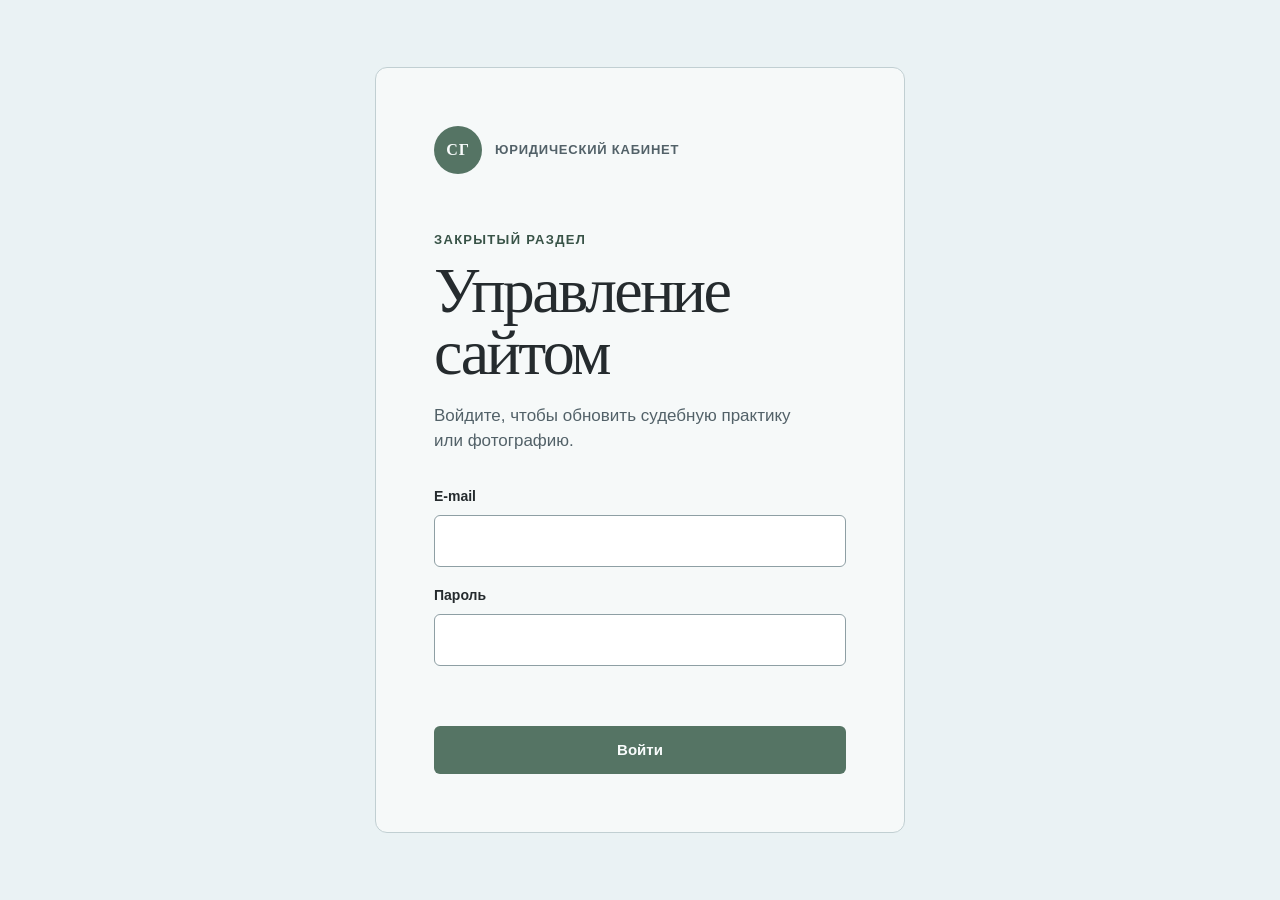
==== admin/index.html @ 562fce61 "Add secure Supabase CMS for cases and portrait" ====
<!doctype html>
<html lang="ru">
<head>
  <meta charset="utf-8">
  <meta name="viewport" content="width=device-width, initial-scale=1, viewport-fit=cover">
  <meta name="robots" content="noindex, nofollow, noarchive">
  <meta name="theme-color" content="#eaf2f4">
  <meta http-equiv="Content-Security-Policy" content="default-src 'self'; script-src 'self'; style-src 'self'; img-src 'self' data: blob: https://phflcjspzmyovdplsdze.supabase.co; connect-src 'self' https://phflcjspzmyovdplsdze.supabase.co wss://phflcjspzmyovdplsdze.supabase.co; base-uri 'none'; form-action 'self'; object-src 'none'">
  <title>Управление сайтом — Станислав Голосов</title>
  <link rel="icon" type="image/png" href="../assets/icons/favicon.png">
  <link rel="stylesheet" href="admin.css?v=1">
</head>
<body>
  <a class="skip-link" href="#admin-main">Перейти к содержанию</a>

  <main id="admin-main">
    <section class="login-view" data-login-view>
      <div class="login-card">
        <div class="admin-brand" aria-label="Юридический кабинет Станислава Голосова">
          <span class="admin-brand-mark" aria-hidden="true">СГ</span>
          <span>Юридический кабинет</span>
        </div>
        <p class="eyebrow">Закрытый раздел</p>
        <h1>Управление сайтом</h1>
        <p class="login-intro">Войдите, чтобы обновить судебную практику или фотографию.</p>

        <form class="login-form" data-login-form novalidate>
          <label>
            <span>E-mail</span>
            <input type="email" name="email" autocomplete="username" inputmode="email" maxlength="254" required>
          </label>
          <label>
            <span>Пароль</span>
            <input type="password" name="password" autocomplete="current-password" minlength="8" maxlength="200" required>
          </label>
          <p class="form-message" data-login-message aria-live="polite"></p>
          <button class="admin-button admin-button-primary" type="submit" data-login-submit>Войти</button>
        </form>
      </div>
    </section>

    <section class="admin-view" data-admin-view hidden>
      <header class="admin-header">
        <div class="admin-shell admin-header-inner">
          <div>
            <p class="admin-header-label">Управление сайтом</p>
            <p class="admin-header-name">Станислав Голосов</p>
          </div>
          <button class="admin-button admin-button-quiet" type="button" data-logout>Выйти</button>
        </div>
      </header>

      <div class="admin-shell admin-content">
        <nav class="admin-tabs" aria-label="Разделы управления">
          <button type="button" class="admin-tab is-active" data-tab="cases" aria-selected="true">Судебная практика</button>
          <button type="button" class="admin-tab" data-tab="photo" aria-selected="false">Фотография</button>
        </nav>

        <section class="admin-panel" data-panel="cases" aria-labelledby="cases-heading">
          <div class="panel-heading">
            <div>
              <p class="eyebrow">Публичный раздел</p>
              <h2 id="cases-heading">Судебная практика</h2>
              <p>На сайте дела показываются по четыре, в установленном здесь порядке.</p>
            </div>
            <button class="admin-button admin-button-primary" type="button" data-add-case>+ Добавить дело</button>
          </div>

          <div class="case-editor" data-case-editor hidden>
            <div class="editor-heading">
              <h3 data-case-form-title>Новое дело</h3>
              <button class="icon-button" type="button" data-close-editor aria-label="Закрыть форму">×</button>
            </div>
            <form data-case-form novalidate>
              <input type="hidden" name="id">
              <div class="form-grid">
                <label class="field">
                  <span>Номер дела <b aria-hidden="true">*</b></span>
                  <input type="text" name="case_number" maxlength="120" placeholder="А38-5075" required>
                </label>
                <label class="field">
                  <span>Порядок</span>
                  <input type="number" name="sort_order" min="-100000" max="100000" step="1" value="100">
                  <small>Меньшее число показывается выше.</small>
                </label>
                <label class="field field-wide">
                  <span>Короткая информация <b aria-hidden="true">*</b></span>
                  <input type="text" name="label" maxlength="180" value="Пример судебной практики" required>
                </label>
                <label class="field field-wide">
                  <span>Суд / источник <b aria-hidden="true">*</b></span>
                  <input type="text" name="source" maxlength="120" value="Картотека арбитражных дел" required>
                </label>
                <label class="field field-wide">
                  <span>Ссылка на карточку дела <b aria-hidden="true">*</b></span>
                  <input type="url" name="url" maxlength="2048" inputmode="url" placeholder="https://kad.arbitr.ru/Card/..." required>
                </label>
                <label class="check-field field-wide">
                  <input type="checkbox" name="is_published" checked>
                  <span>Показывать дело на сайте</span>
                </label>
              </div>
              <p class="form-message" data-case-form-message aria-live="polite"></p>
              <div class="form-actions">
                <button class="admin-button admin-button-primary" type="submit" data-save-case>Сохранить</button>
                <button class="admin-button admin-button-quiet" type="button" data-cancel-case>Отмена</button>
              </div>
            </form>
          </div>

          <p class="panel-state" data-cases-state aria-live="polite">Загружаем дела…</p>
          <div class="admin-case-list" data-admin-case-list></div>
        </section>

        <section class="admin-panel" data-panel="photo" aria-labelledby="photo-heading" hidden>
          <div class="panel-heading">
            <div>
              <p class="eyebrow">Первый экран сайта</p>
              <h2 id="photo-heading">Фотография</h2>
              <p>Новое изображение появится на сайте после успешной загрузки и проверки.</p>
            </div>
          </div>

          <div class="photo-layout">
            <section class="photo-current" aria-labelledby="current-photo-heading">
              <h3 id="current-photo-heading">Текущее фото</h3>
              <div class="photo-frame">
                <img src="../assets/images/stanislav-golosov-960.webp" alt="Текущее фото Станислава Голосова" data-current-photo>
              </div>
            </section>

            <section class="photo-replace" aria-labelledby="replace-photo-heading">
              <h3 id="replace-photo-heading">Заменить фотографию</h3>
              <p>JPG, PNG или WEBP, не более 8 МБ. Перед загрузкой изображение будет оптимизировано.</p>
              <label class="file-picker">
                <input type="file" accept="image/jpeg,image/png,image/webp" data-photo-input>
                <span class="admin-button admin-button-quiet">Выбрать фотографию</span>
              </label>
              <div class="photo-preview" data-photo-preview hidden>
                <img alt="Предпросмотр выбранной фотографии" data-photo-preview-image>
                <p data-photo-file-name></p>
              </div>
              <p class="form-message" data-photo-message aria-live="polite"></p>
              <button class="admin-button admin-button-primary" type="button" data-upload-photo disabled>Загрузить и заменить</button>
            </section>
          </div>
        </section>
      </div>

      <div class="toast" data-toast role="status" aria-live="polite" hidden></div>
    </section>
  </main>

  <script src="../assets/vendor/supabase-2.112.3.js" defer></script>
  <script src="../cms-config.js?v=1" defer></script>
  <script src="admin.js?v=1" defer></script>
</body>
</html>
---- admin/admin.css ----
:root {
  --bg: #eaf2f4;
  --paper: #f6f9f9;
  --paper-strong: #ffffff;
  --ink: #252b2e;
  --ink-soft: #526168;
  --line: #c1cfd2;
  --line-strong: #8e9fa4;
  --accent: #557464;
  --accent-deep: #385347;
  --danger: #8a3f46;
  --danger-soft: #f0dcde;
  --max: #3f709f;
  --white: #f9fcfc;
  --sans: "Aptos", "Segoe UI", "Helvetica Neue", Arial, sans-serif;
  --serif: "Iowan Old Style", "Palatino Linotype", "Book Antiqua", Palatino, Georgia, serif;
  --shell: min(100% - 48px, 1120px);
  --radius: 12px;
  --ease: cubic-bezier(.22, 1, .36, 1);
}

*, *::before, *::after { box-sizing: border-box; }

html { min-width: 320px; background: var(--bg); }

body {
  min-width: 320px;
  min-height: 100vh;
  min-height: 100dvh;
  margin: 0;
  color: var(--ink);
  background: var(--bg);
  font-family: var(--sans);
  font-size: 17px;
  line-height: 1.5;
  text-rendering: optimizeLegibility;
  -webkit-font-smoothing: antialiased;
}

button, input { font: inherit; }
button { color: inherit; }
img { display: block; max-width: 100%; }
[hidden] { display: none !important; }

.skip-link {
  position: fixed;
  z-index: 1000;
  top: 10px;
  left: 10px;
  padding: 10px 14px;
  color: var(--white);
  background: var(--ink);
  transform: translateY(-150%);
}

.skip-link:focus { transform: none; }

:focus-visible {
  outline: 3px solid rgba(63,112,159,.42);
  outline-offset: 3px;
}

.admin-shell { width: var(--shell); margin-inline: auto; }
.eyebrow { margin: 0 0 10px; color: var(--accent-deep); font-size: 13px; font-weight: 750; letter-spacing: .1em; text-transform: uppercase; }

h1, h2, h3, p { margin-top: 0; }
h1, h2 { font-family: var(--serif); font-weight: 400; letter-spacing: -.04em; }
h1 { max-width: 10ch; margin-bottom: 18px; font-size: clamp(42px, 5vw, 64px); line-height: .98; }
h2 { margin-bottom: 12px; font-size: clamp(34px, 4vw, 50px); line-height: 1.02; }
h3 { margin-bottom: 18px; font-size: 22px; font-weight: 600; letter-spacing: -.025em; }

.admin-button {
  display: inline-flex;
  min-height: 48px;
  align-items: center;
  justify-content: center;
  padding: 11px 20px;
  border: 1px solid transparent;
  border-radius: 6px;
  cursor: pointer;
  font-size: 15px;
  font-weight: 750;
  transition: color .25s var(--ease), background .25s var(--ease), border-color .25s var(--ease), transform .25s var(--ease);
}

.admin-button:hover:not(:disabled) { transform: translateY(-1px); }
.admin-button:disabled { cursor: not-allowed; opacity: .55; }
.admin-button-primary { color: var(--white); background: var(--accent); }
.admin-button-primary:hover:not(:disabled) { background: var(--accent-deep); }
.admin-button-quiet { border-color: var(--line-strong); background: transparent; }
.admin-button-quiet:hover:not(:disabled) { border-color: var(--ink); background: var(--paper-strong); }
.admin-button-danger { color: var(--danger); border-color: rgba(138,63,70,.36); background: transparent; }
.admin-button-danger:hover:not(:disabled) { color: #fff; border-color: var(--danger); background: var(--danger); }

.login-view {
  display: grid;
  min-height: 100vh;
  min-height: 100dvh;
  place-items: center;
  padding: max(24px, env(safe-area-inset-top)) 24px max(24px, env(safe-area-inset-bottom));
}

.login-card {
  width: min(100%, 530px);
  padding: clamp(30px, 6vw, 58px);
  border: 1px solid var(--line);
  border-radius: var(--radius);
  background: var(--paper);
}

.admin-brand { display: flex; align-items: center; gap: 13px; margin-bottom: 56px; color: var(--ink-soft); font-size: 13px; font-weight: 700; letter-spacing: .06em; text-transform: uppercase; }
.admin-brand-mark { display: grid; width: 48px; aspect-ratio: 1; place-items: center; color: var(--white); border-radius: 50%; background: var(--accent); font-family: var(--serif); font-size: 16px; }
.login-intro { max-width: 40ch; margin-bottom: 32px; color: var(--ink-soft); }
.login-form { display: grid; gap: 18px; }

.login-form label, .field { display: grid; gap: 8px; }
.login-form label > span, .field > span { font-size: 14px; font-weight: 700; }
.field b { color: var(--accent-deep); }
.field small { color: var(--ink-soft); font-size: 13px; }

input[type="email"],
input[type="password"],
input[type="text"],
input[type="url"],
input[type="number"] {
  width: 100%;
  min-height: 52px;
  padding: 11px 14px;
  color: var(--ink);
  border: 1px solid var(--line-strong);
  border-radius: 6px;
  background: var(--paper-strong);
  font-size: 16px;
  line-height: 1.3;
}

input:focus { border-color: var(--max); outline: 3px solid rgba(63,112,159,.18); }
.form-message { min-height: 24px; margin: 0; color: var(--danger); font-size: 14px; line-height: 1.45; }
.form-message.is-success { color: var(--accent-deep); }

.admin-header {
  position: sticky;
  z-index: 50;
  top: 0;
  padding-top: env(safe-area-inset-top);
  border-bottom: 1px solid var(--line);
  background: rgba(234,242,244,.97);
}

.admin-header-inner { display: flex; min-height: 82px; align-items: center; justify-content: space-between; gap: 24px; }
.admin-header-label { margin: 0; color: var(--ink-soft); font-size: 12px; font-weight: 750; letter-spacing: .09em; text-transform: uppercase; }
.admin-header-name { margin: 3px 0 0; font-family: var(--serif); font-size: 21px; }
.admin-content { padding-block: 40px max(80px, calc(48px + env(safe-area-inset-bottom))); }

.admin-tabs { display: flex; gap: 8px; padding-bottom: 24px; border-bottom: 1px solid var(--line); overflow-x: auto; }
.admin-tab { min-height: 46px; padding: 10px 18px; border: 1px solid transparent; border-radius: 999px; background: transparent; cursor: pointer; font-size: 15px; font-weight: 750; white-space: nowrap; }
.admin-tab:hover { background: rgba(85,116,100,.08); }
.admin-tab.is-active { color: var(--white); background: var(--accent); }

.admin-panel { padding-top: 46px; }
.panel-heading { display: flex; align-items: end; justify-content: space-between; gap: 40px; margin-bottom: 34px; }
.panel-heading > div > p:last-child { max-width: 58ch; margin: 0; color: var(--ink-soft); }

.case-editor {
  margin-bottom: 32px;
  padding: clamp(22px, 4vw, 34px);
  border: 1px solid var(--line-strong);
  border-radius: var(--radius);
  background: var(--paper);
}

.editor-heading { display: flex; align-items: start; justify-content: space-between; gap: 20px; }
.icon-button { display: grid; width: 44px; height: 44px; flex: 0 0 auto; place-items: center; border: 1px solid var(--line); border-radius: 50%; background: transparent; cursor: pointer; font-size: 28px; font-weight: 300; line-height: 1; }
.icon-button:hover { border-color: var(--ink); background: var(--paper-strong); }
.form-grid { display: grid; grid-template-columns: 1fr 180px; gap: 20px; }
.field-wide { grid-column: 1 / -1; }
.check-field { display: flex; min-height: 48px; align-items: center; gap: 12px; font-weight: 700; cursor: pointer; }
.check-field input { width: 20px; height: 20px; accent-color: var(--accent); }
.form-actions { display: flex; flex-wrap: wrap; gap: 12px; margin-top: 6px; }
.panel-state { margin: 0; padding: 26px 0; color: var(--ink-soft); border-top: 1px solid var(--line-strong); }

.admin-case-list { border-top: 1px solid var(--ink); }
.admin-case-card { display: grid; grid-template-columns: 1fr auto; gap: 22px; padding: 24px 0; border-bottom: 1px solid var(--line); }
.admin-case-card h3 { margin: 0 0 7px; overflow-wrap: anywhere; font-family: var(--serif); font-size: clamp(24px, 3vw, 32px); font-weight: 400; }
.admin-case-card p { margin: 0 0 6px; color: var(--ink-soft); overflow-wrap: anywhere; }
.admin-case-card a { display: inline-block; max-width: min(100%, 650px); margin-top: 7px; color: var(--max); font-size: 14px; overflow-wrap: anywhere; text-decoration: underline; text-underline-offset: 3px; }
.case-card-meta { display: flex; flex-wrap: wrap; gap: 8px 16px; margin-top: 14px; color: var(--ink-soft); font-size: 13px; }
.case-card-status { display: inline-flex; min-height: 28px; align-items: center; padding: 3px 10px; border-radius: 999px; color: var(--accent-deep); background: rgba(85,116,100,.12); font-weight: 750; }
.case-card-status.is-draft { color: var(--ink-soft); background: rgba(82,97,104,.1); }
.case-card-actions { display: flex; align-items: start; gap: 8px; }
.case-card-actions .admin-button { min-height: 44px; padding-inline: 14px; }

.photo-layout { display: grid; grid-template-columns: minmax(260px, .8fr) minmax(320px, 1.2fr); gap: clamp(28px, 6vw, 72px); align-items: start; }
.photo-current, .photo-replace { padding-top: 24px; border-top: 1px solid var(--ink); }
.photo-frame { width: min(100%, 380px); aspect-ratio: 2 / 3; border-radius: 8px; background: #d2dde0; overflow: hidden; }
.photo-frame img { width: 100%; height: 100%; object-fit: cover; object-position: 58% 14%; }
.photo-replace > p { max-width: 48ch; color: var(--ink-soft); }
.file-picker { display: inline-flex; margin: 8px 0 24px; cursor: pointer; }
.file-picker input { position: absolute; width: 1px; height: 1px; opacity: 0; pointer-events: none; }
.file-picker:focus-within .admin-button { outline: 3px solid rgba(63,112,159,.42); outline-offset: 3px; }
.photo-preview { display: grid; grid-template-columns: 100px 1fr; gap: 16px; align-items: center; margin-bottom: 18px; padding: 14px; border: 1px solid var(--line); border-radius: 8px; background: var(--paper); }
.photo-preview img { width: 100px; aspect-ratio: 2 / 3; object-fit: cover; object-position: 50% 15%; border-radius: 5px; }
.photo-preview p { margin: 0; overflow-wrap: anywhere; font-size: 14px; }

.toast {
  position: fixed;
  z-index: 100;
  right: max(20px, env(safe-area-inset-right));
  bottom: max(20px, env(safe-area-inset-bottom));
  max-width: min(390px, calc(100vw - 40px));
  padding: 14px 18px;
  color: var(--white);
  border-radius: 7px;
  background: var(--accent-deep);
  box-shadow: 0 12px 34px rgba(37,43,46,.2);
  font-size: 15px;
}

.toast.is-error { background: var(--danger); }

@media (max-width: 767px) {
  :root { --shell: min(100% - 28px, 680px); }
  body { font-size: 16px; }
  .login-view { padding-inline: 14px; }
  .login-card { padding: 28px 22px; }
  .admin-brand { margin-bottom: 40px; }
  .admin-header-inner { min-height: 72px; }
  .admin-header .admin-button { min-height: 44px; padding-inline: 14px; }
  .admin-content { padding-top: 26px; }
  .admin-tabs { margin-inline: -14px; padding-inline: 14px; }
  .admin-panel { padding-top: 34px; }
  .panel-heading { align-items: stretch; flex-direction: column; gap: 24px; margin-bottom: 28px; }
  .panel-heading .admin-button { width: 100%; }
  .form-grid { grid-template-columns: 1fr; }
  .field-wide { grid-column: 1; }
  .form-actions { flex-direction: column; }
  .form-actions .admin-button { width: 100%; }
  .admin-case-card { grid-template-columns: 1fr; gap: 18px; }
  .case-card-actions { display: grid; grid-template-columns: 1fr 1fr; }
  .case-card-actions .admin-button { width: 100%; }
  .photo-layout { grid-template-columns: 1fr; gap: 44px; }
  .photo-frame { width: 100%; max-width: 430px; }
  .file-picker, .file-picker .admin-button, .photo-replace > .admin-button { width: 100%; }
  .photo-preview { grid-template-columns: 84px 1fr; }
  .photo-preview img { width: 84px; }
}

@media (max-width: 380px) {
  .admin-header-label { display: none; }
  .admin-header-name { margin: 0; font-size: 18px; }
  .admin-tab { padding-inline: 14px; }
  .case-card-actions { grid-template-columns: 1fr; }
}

@media (prefers-reduced-motion: reduce) {
  *, *::before, *::after { scroll-behavior: auto !important; transition-duration: .01ms !important; }
}
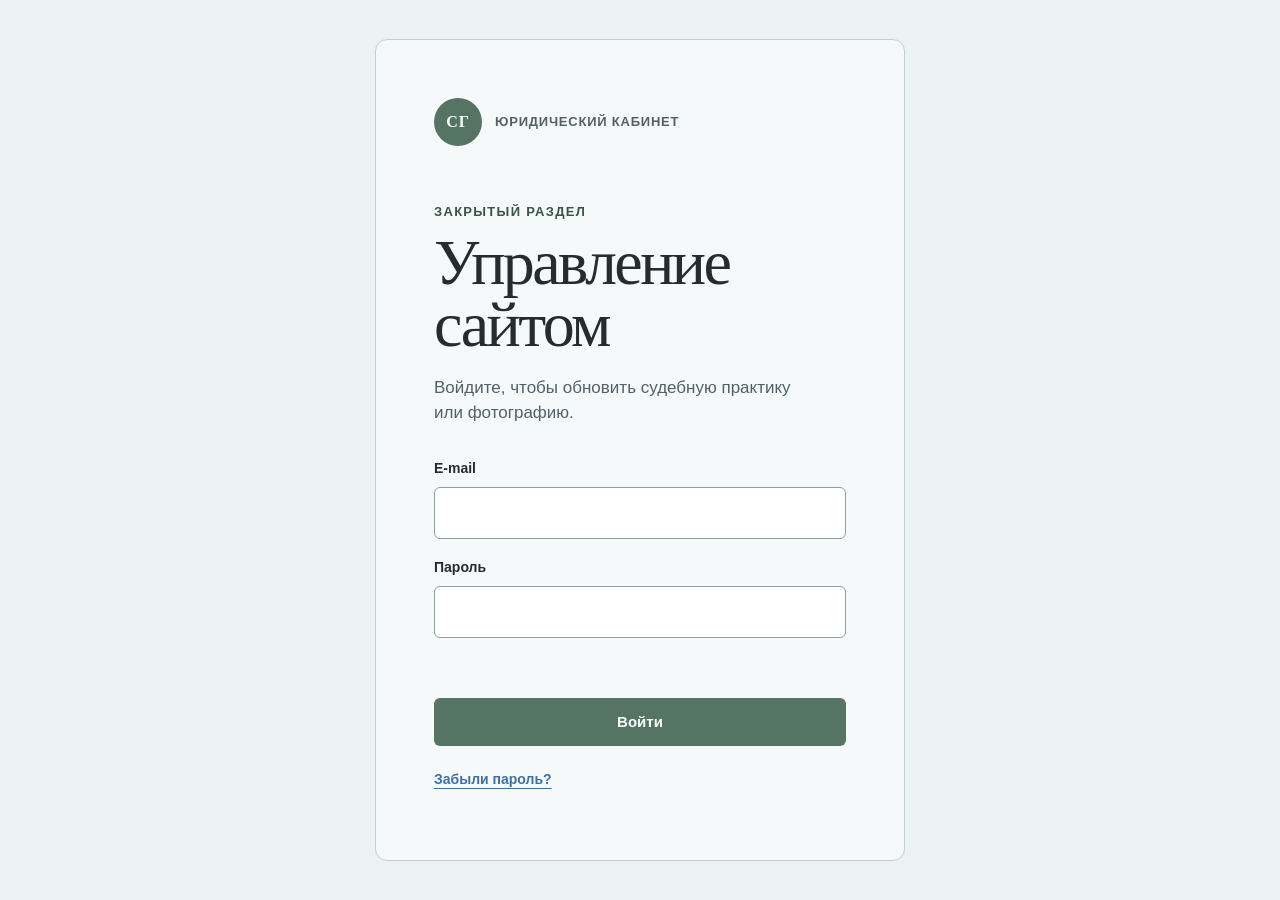
==== commit 74ff632c: "Add secure admin password recovery and change flow" ====
--- a/admin/index.html
+++ b/admin/index.html
@@ -8,7 +8,7 @@
   <meta http-equiv="Content-Security-Policy" content="default-src 'self'; script-src 'self'; style-src 'self'; img-src 'self' data: blob: https://phflcjspzmyovdplsdze.supabase.co; connect-src 'self' https://phflcjspzmyovdplsdze.supabase.co wss://phflcjspzmyovdplsdze.supabase.co; base-uri 'none'; form-action 'self'; object-src 'none'">
   <title>Управление сайтом — Станислав Голосов</title>
   <link rel="icon" type="image/png" href="../assets/icons/favicon.png">
-  <link rel="stylesheet" href="admin.css?v=1">
+  <link rel="stylesheet" href="admin.css?v=2">
 </head>
 <body>
   <a class="skip-link" href="#admin-main">Перейти к содержанию</a>
@@ -20,22 +20,59 @@
           <span class="admin-brand-mark" aria-hidden="true">СГ</span>
           <span>Юридический кабинет</span>
         </div>
-        <p class="eyebrow">Закрытый раздел</p>
-        <h1>Управление сайтом</h1>
-        <p class="login-intro">Войдите, чтобы обновить судебную практику или фотографию.</p>
-
-        <form class="login-form" data-login-form novalidate>
-          <label>
-            <span>E-mail</span>
-            <input type="email" name="email" autocomplete="username" inputmode="email" maxlength="254" required>
-          </label>
-          <label>
-            <span>Пароль</span>
-            <input type="password" name="password" autocomplete="current-password" minlength="8" maxlength="200" required>
-          </label>
-          <p class="form-message" data-login-message aria-live="polite"></p>
-          <button class="admin-button admin-button-primary" type="submit" data-login-submit>Войти</button>
-        </form>
+        <div class="login-panel" data-login-panel>
+          <p class="eyebrow">Закрытый раздел</p>
+          <h1>Управление сайтом</h1>
+          <p class="login-intro">Войдите, чтобы обновить судебную практику или фотографию.</p>
+
+          <form class="login-form" data-login-form novalidate>
+            <label>
+              <span>E-mail</span>
+              <input type="email" name="email" autocomplete="username" inputmode="email" maxlength="254" required>
+            </label>
+            <label>
+              <span>Пароль</span>
+              <input type="password" name="password" autocomplete="current-password" minlength="8" maxlength="200" required>
+            </label>
+            <p class="form-message" data-login-message aria-live="polite"></p>
+            <button class="admin-button admin-button-primary" type="submit" data-login-submit>Войти</button>
+          </form>
+          <button class="text-action login-secondary" type="button" data-open-reset>Забыли пароль?</button>
+        </div>
+
+        <div class="login-panel" data-reset-panel hidden>
+          <p class="eyebrow">Восстановление доступа</p>
+          <h1>Получить письмо</h1>
+          <p class="login-intro">Укажите e-mail учётной записи. Supabase отправит защищённую ссылку для создания нового пароля.</p>
+          <form class="login-form" data-reset-form novalidate>
+            <label>
+              <span>E-mail</span>
+              <input type="email" name="email" autocomplete="email" inputmode="email" maxlength="254" required>
+            </label>
+            <p class="form-message" data-reset-message aria-live="polite"></p>
+            <button class="admin-button admin-button-primary" type="submit" data-reset-submit>Отправить письмо</button>
+          </form>
+          <button class="text-action login-secondary" type="button" data-back-login>Вернуться ко входу</button>
+        </div>
+
+        <div class="login-panel" data-recovery-panel hidden>
+          <p class="eyebrow">Новый пароль</p>
+          <h1>Восстановление доступа</h1>
+          <p class="login-intro">Придумайте новый пароль длиной не менее 8 символов.</p>
+          <form class="login-form" data-recovery-form novalidate>
+            <label>
+              <span>Новый пароль</span>
+              <input type="password" name="new_password" autocomplete="new-password" minlength="8" maxlength="200" required>
+            </label>
+            <label>
+              <span>Повторите пароль</span>
+              <input type="password" name="confirm_password" autocomplete="new-password" minlength="8" maxlength="200" required>
+            </label>
+            <p class="form-message" data-recovery-message aria-live="polite"></p>
+            <button class="admin-button admin-button-primary" type="submit" data-recovery-submit>Сохранить новый пароль</button>
+          </form>
+          <button class="text-action login-secondary" type="button" data-recovery-login>Вернуться ко входу</button>
+        </div>
       </div>
     </section>
 
@@ -46,11 +83,46 @@
             <p class="admin-header-label">Управление сайтом</p>
             <p class="admin-header-name">Станислав Голосов</p>
           </div>
-          <button class="admin-button admin-button-quiet" type="button" data-logout>Выйти</button>
+          <div class="admin-header-actions">
+            <button class="admin-button admin-button-quiet" type="button" aria-label="Сменить пароль" data-open-password>
+              <span class="desktop-action-label">Сменить пароль</span><span class="mobile-action-label" aria-hidden="true">Пароль</span>
+            </button>
+            <button class="admin-button admin-button-quiet" type="button" data-logout>Выйти</button>
+          </div>
         </div>
       </header>
 
       <div class="admin-shell admin-content">
+        <section class="password-panel" data-password-panel aria-labelledby="password-heading" hidden>
+          <div class="editor-heading">
+            <div>
+              <p class="eyebrow">Безопасность учётной записи</p>
+              <h2 id="password-heading">Сменить пароль</h2>
+              <p>Введите текущий и новый пароль. Значения передаются напрямую в Supabase Auth и не сохраняются в коде сайта.</p>
+            </div>
+            <button class="icon-button" type="button" data-close-password aria-label="Закрыть смену пароля">×</button>
+          </div>
+          <form class="password-form" data-password-form novalidate>
+            <label class="field password-current">
+              <span>Текущий пароль</span>
+              <input type="password" name="current_password" autocomplete="current-password" maxlength="200" required>
+            </label>
+            <label class="field">
+              <span>Новый пароль</span>
+              <input type="password" name="new_password" autocomplete="new-password" minlength="8" maxlength="200" required>
+            </label>
+            <label class="field">
+              <span>Повторите пароль</span>
+              <input type="password" name="confirm_password" autocomplete="new-password" minlength="8" maxlength="200" required>
+            </label>
+            <p class="form-message" data-password-message aria-live="polite"></p>
+            <div class="form-actions">
+              <button class="admin-button admin-button-primary" type="submit" data-password-submit>Сохранить новый пароль</button>
+              <button class="admin-button admin-button-quiet" type="button" data-cancel-password>Отмена</button>
+            </div>
+          </form>
+        </section>
+
         <nav class="admin-tabs" aria-label="Разделы управления">
           <button type="button" class="admin-tab is-active" data-tab="cases" aria-selected="true">Судебная практика</button>
           <button type="button" class="admin-tab" data-tab="photo" aria-selected="false">Фотография</button>
@@ -153,6 +225,6 @@
 
   <script src="../assets/vendor/supabase-2.112.3.js" defer></script>
   <script src="../cms-config.js?v=1" defer></script>
-  <script src="admin.js?v=1" defer></script>
+  <script src="admin.js?v=2" defer></script>
 </body>
 </html>
--- a/admin/admin.css
+++ b/admin/admin.css
@@ -112,6 +112,26 @@
 .admin-brand-mark { display: grid; width: 48px; aspect-ratio: 1; place-items: center; color: var(--white); border-radius: 50%; background: var(--accent); font-family: var(--serif); font-size: 16px; }
 .login-intro { max-width: 40ch; margin-bottom: 32px; color: var(--ink-soft); }
 .login-form { display: grid; gap: 18px; }
+.login-panel { min-width: 0; }
+
+.text-action {
+  display: inline-flex;
+  min-height: 44px;
+  align-items: center;
+  padding: 8px 0;
+  color: var(--max);
+  border: 0;
+  background: transparent;
+  cursor: pointer;
+  font-size: 14px;
+  font-weight: 700;
+  text-decoration: underline;
+  text-decoration-thickness: 1px;
+  text-underline-offset: 4px;
+}
+
+.text-action:hover { color: var(--ink); }
+.login-secondary { margin-top: 12px; }
 
 .login-form label, .field { display: grid; gap: 8px; }
 .login-form label > span, .field > span { font-size: 14px; font-weight: 700; }
@@ -150,7 +170,24 @@
 .admin-header-inner { display: flex; min-height: 82px; align-items: center; justify-content: space-between; gap: 24px; }
 .admin-header-label { margin: 0; color: var(--ink-soft); font-size: 12px; font-weight: 750; letter-spacing: .09em; text-transform: uppercase; }
 .admin-header-name { margin: 3px 0 0; font-family: var(--serif); font-size: 21px; }
+.admin-header-actions { display: flex; flex: 0 0 auto; gap: 8px; }
+.mobile-action-label { display: none; }
 .admin-content { padding-block: 40px max(80px, calc(48px + env(safe-area-inset-bottom))); }
+
+.password-panel {
+  margin-bottom: 32px;
+  padding: clamp(22px, 4vw, 34px);
+  border: 1px solid var(--line-strong);
+  border-radius: var(--radius);
+  background: var(--paper);
+}
+
+.password-panel .editor-heading > div { max-width: 64ch; }
+.password-panel h2 { font-size: clamp(30px, 4vw, 42px); }
+.password-panel .editor-heading p:last-child { margin-bottom: 0; color: var(--ink-soft); }
+.password-form { display: grid; max-width: 560px; grid-template-columns: 1fr 1fr; gap: 18px 20px; margin-top: 26px; }
+.password-form .password-current { grid-column: 1 / -1; }
+.password-form .form-message, .password-form .form-actions { grid-column: 1 / -1; }
 
 .admin-tabs { display: flex; gap: 8px; padding-bottom: 24px; border-bottom: 1px solid var(--line); overflow-x: auto; }
 .admin-tab { min-height: 46px; padding: 10px 18px; border: 1px solid transparent; border-radius: 999px; background: transparent; cursor: pointer; font-size: 15px; font-weight: 750; white-space: nowrap; }
@@ -226,7 +263,12 @@
   .admin-brand { margin-bottom: 40px; }
   .admin-header-inner { min-height: 72px; }
   .admin-header .admin-button { min-height: 44px; padding-inline: 14px; }
+  .desktop-action-label { display: none; }
+  .mobile-action-label { display: inline; }
   .admin-content { padding-top: 26px; }
+  .password-form { grid-template-columns: 1fr; }
+  .password-form .password-current,
+  .password-form .form-message, .password-form .form-actions { grid-column: 1; }
   .admin-tabs { margin-inline: -14px; padding-inline: 14px; }
   .admin-panel { padding-top: 34px; }
   .panel-heading { align-items: stretch; flex-direction: column; gap: 24px; margin-bottom: 28px; }
@@ -248,6 +290,9 @@
 @media (max-width: 380px) {
   .admin-header-label { display: none; }
   .admin-header-name { margin: 0; font-size: 18px; }
+  .admin-header-inner { gap: 10px; }
+  .admin-header-actions { gap: 5px; }
+  .admin-header .admin-button { padding-inline: 10px; font-size: 13px; }
   .admin-tab { padding-inline: 14px; }
   .case-card-actions { grid-template-columns: 1fr; }
 }
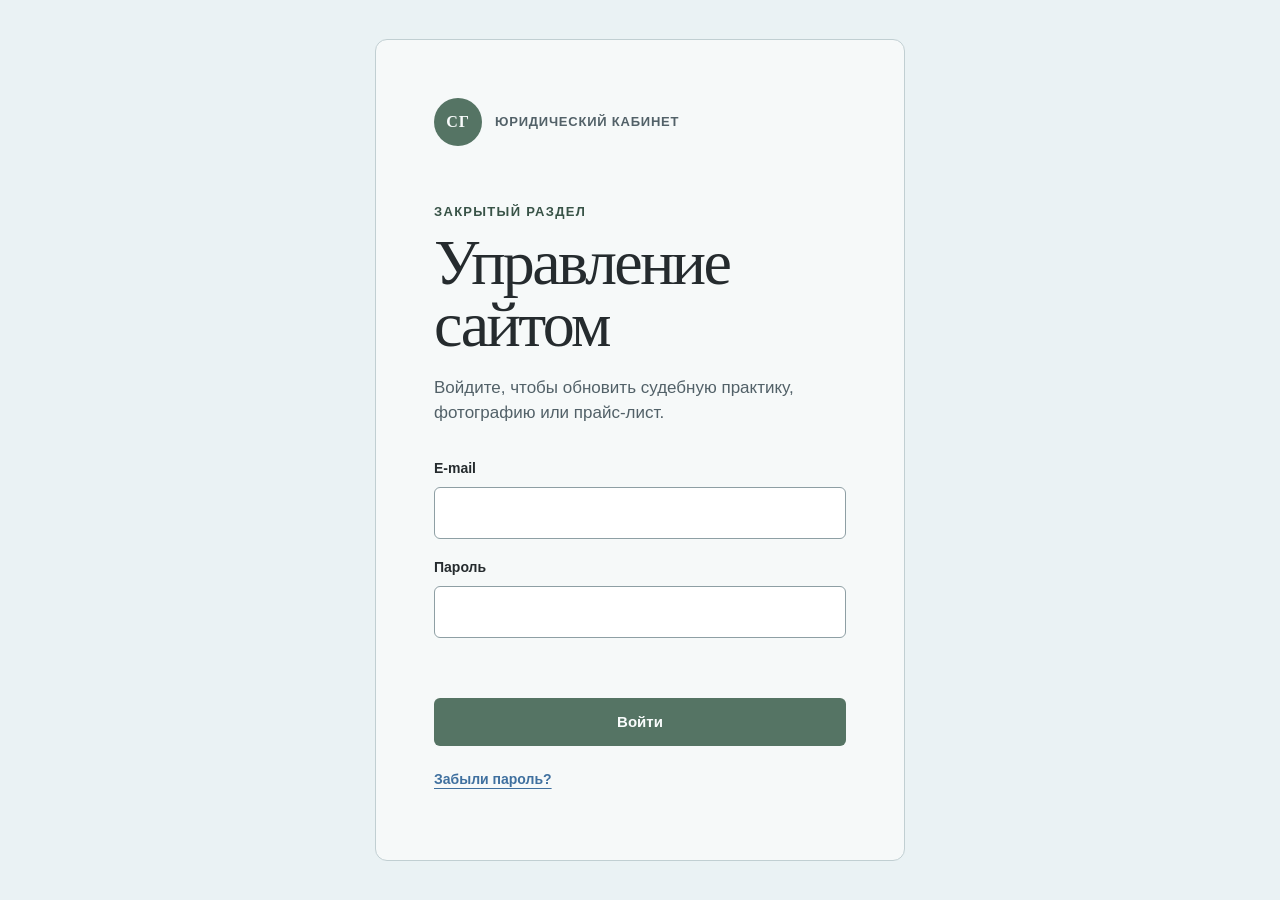
==== commit c87beb4a: "Add editable Supabase price list" ====
--- a/admin/index.html
+++ b/admin/index.html
@@ -8,7 +8,7 @@
   <meta http-equiv="Content-Security-Policy" content="default-src 'self'; script-src 'self'; style-src 'self'; img-src 'self' data: blob: https://phflcjspzmyovdplsdze.supabase.co; connect-src 'self' https://phflcjspzmyovdplsdze.supabase.co wss://phflcjspzmyovdplsdze.supabase.co; base-uri 'none'; form-action 'self'; object-src 'none'">
   <title>Управление сайтом — Станислав Голосов</title>
   <link rel="icon" type="image/png" href="../assets/icons/favicon.png">
-  <link rel="stylesheet" href="admin.css?v=2">
+  <link rel="stylesheet" href="admin.css?v=3">
 </head>
 <body>
   <a class="skip-link" href="#admin-main">Перейти к содержанию</a>
@@ -23,7 +23,7 @@
         <div class="login-panel" data-login-panel>
           <p class="eyebrow">Закрытый раздел</p>
           <h1>Управление сайтом</h1>
-          <p class="login-intro">Войдите, чтобы обновить судебную практику или фотографию.</p>
+          <p class="login-intro">Войдите, чтобы обновить судебную практику, фотографию или прайс-лист.</p>
 
           <form class="login-form" data-login-form novalidate>
             <label>
@@ -126,6 +126,7 @@
         <nav class="admin-tabs" aria-label="Разделы управления">
           <button type="button" class="admin-tab is-active" data-tab="cases" aria-selected="true">Судебная практика</button>
           <button type="button" class="admin-tab" data-tab="photo" aria-selected="false">Фотография</button>
+          <button type="button" class="admin-tab" data-tab="prices" aria-selected="false">Прайс-лист</button>
         </nav>
 
         <section class="admin-panel" data-panel="cases" aria-labelledby="cases-heading">
@@ -217,6 +218,58 @@
             </section>
           </div>
         </section>
+
+        <section class="admin-panel" data-panel="prices" aria-labelledby="prices-heading" hidden>
+          <div class="panel-heading">
+            <div>
+              <p class="eyebrow">Услуги и цены</p>
+              <h2 id="prices-heading">Прайс-лист</h2>
+              <p>Позиции отображаются на сайте в установленном здесь порядке. Цена может содержать текст, например «от 5 000 ₽».</p>
+            </div>
+            <button class="admin-button admin-button-primary" type="button" data-add-price>+ Добавить позицию</button>
+          </div>
+
+          <div class="case-editor" data-price-editor hidden>
+            <div class="editor-heading">
+              <h3 data-price-form-title>Новая позиция</h3>
+              <button class="icon-button" type="button" data-close-price-editor aria-label="Закрыть форму">×</button>
+            </div>
+            <form data-price-form novalidate>
+              <input type="hidden" name="id">
+              <div class="form-grid">
+                <label class="field">
+                  <span>Название услуги <b aria-hidden="true">*</b></span>
+                  <input type="text" name="title" maxlength="160" required>
+                </label>
+                <label class="field">
+                  <span>Порядок</span>
+                  <input type="number" name="sort_order" min="-100000" max="100000" step="1" value="100">
+                  <small>Меньшее число показывается выше.</small>
+                </label>
+                <label class="field field-wide">
+                  <span>Цена <b aria-hidden="true">*</b></span>
+                  <input type="text" name="price" maxlength="80" placeholder="от 5 000 ₽" required>
+                </label>
+                <label class="check-field field-wide">
+                  <input type="checkbox" name="is_featured">
+                  <span>Выделить позицию акцентным цветом</span>
+                </label>
+                <label class="check-field field-wide">
+                  <input type="checkbox" name="is_published" checked>
+                  <span>Показывать позицию на сайте</span>
+                </label>
+              </div>
+              <p class="form-message" data-price-form-message aria-live="polite"></p>
+              <div class="form-actions">
+                <button class="admin-button admin-button-primary" type="submit" data-save-price>Сохранить</button>
+                <button class="admin-button admin-button-quiet" type="button" data-cancel-price>Отмена</button>
+              </div>
+            </form>
+          </div>
+
+          <p class="panel-state" data-prices-state aria-live="polite">Загружаем прайс-лист…</p>
+          <div class="admin-case-list admin-price-list" data-admin-price-list></div>
+        </section>
       </div>
 
       <div class="toast" data-toast role="status" aria-live="polite" hidden></div>
@@ -225,6 +278,6 @@
 
   <script src="../assets/vendor/supabase-2.112.3.js" defer></script>
   <script src="../cms-config.js?v=1" defer></script>
-  <script src="admin.js?v=2" defer></script>
+  <script src="admin.js?v=3" defer></script>
 </body>
 </html>
--- a/admin/admin.css
+++ b/admin/admin.css
@@ -226,6 +226,7 @@
 .case-card-status.is-draft { color: var(--ink-soft); background: rgba(82,97,104,.1); }
 .case-card-actions { display: flex; align-items: start; gap: 8px; }
 .case-card-actions .admin-button { min-height: 44px; padding-inline: 14px; }
+.admin-price-card .price-card-value { margin-top: 10px; color: var(--ink); font-family: var(--serif); font-size: clamp(22px, 2.6vw, 30px); line-height: 1.15; overflow-wrap: anywhere; }
 
 .photo-layout { display: grid; grid-template-columns: minmax(260px, .8fr) minmax(320px, 1.2fr); gap: clamp(28px, 6vw, 72px); align-items: start; }
 .photo-current, .photo-replace { padding-top: 24px; border-top: 1px solid var(--ink); }
